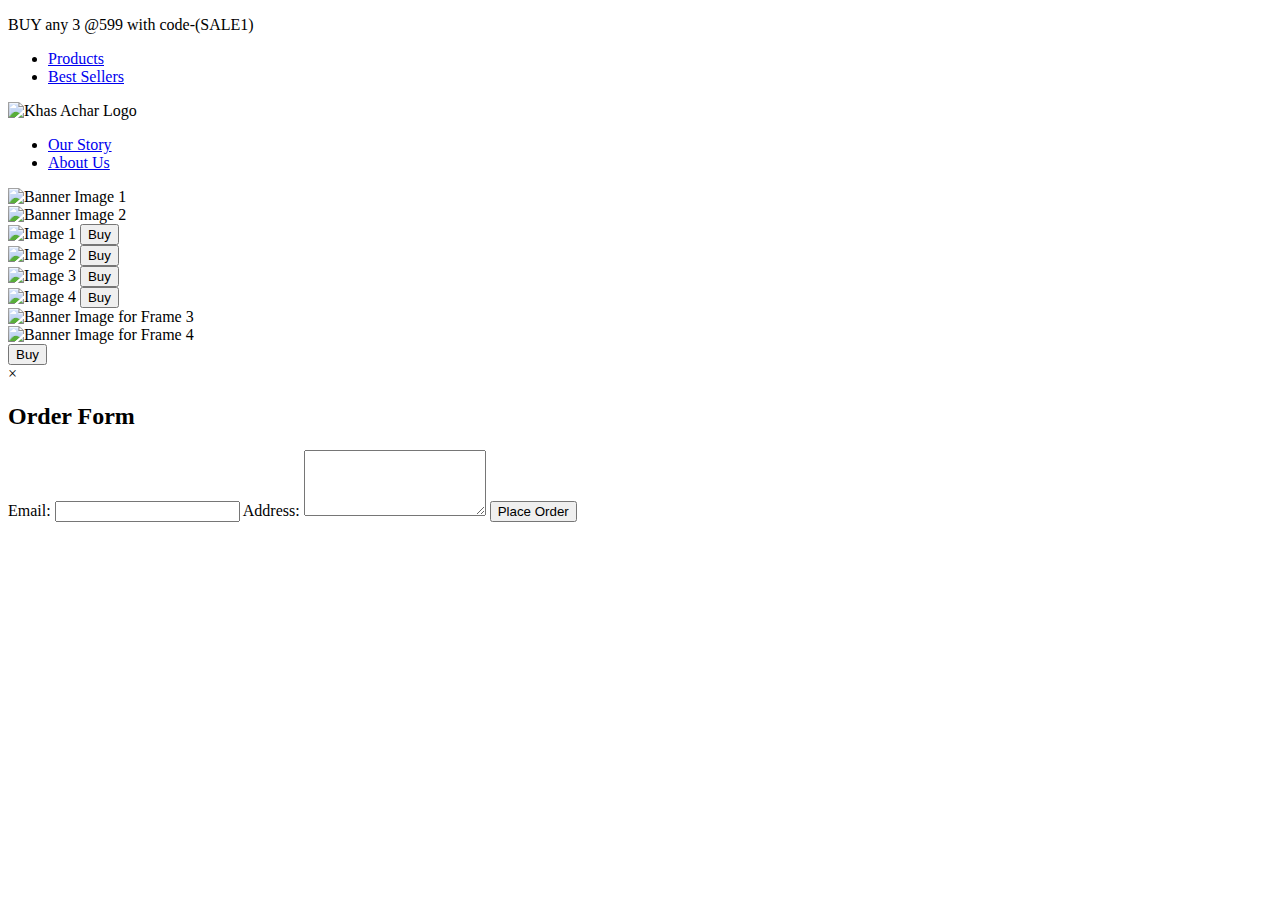
==== index.html @ 5c12f02f "added index.html" ====
<!DOCTYPE html>
<html lang="en">
<head>
    <meta charset="UTF-8">
    <meta name="viewport" content="width=device-width, initial-scale=1.0">
    <title>Khas Achar</title>
    <link href="https://fonts.googleapis.com/css2?family=Shantell+Sans:wght@400&display=swap" rel="stylesheet">
    <link rel="stylesheet" href="KhasAchar.css">
</head>
<body>

    <!-- Top Bar Section -->
    <div class="top-bar">
        <p>BUY any 3 @599 with code-(SALE1)</p>
    </div>

    <!-- Navigation Bar Section -->
    <nav class="navbar">
        <ul class="nav-links">
           
         <li><a href="products.html">Products</a></li>

           <li><a href="#second-frame">Best Sellers</a></li>
        </ul>
        <div class="logo">
            <img src="C:\Users\DELL\Downloads\project\LogoBg.png" alt="Khas Achar Logo">
        </div>
        <ul class="nav-links">
            <li><a href="#our-story">Our Story</a></li>
            <li><a href="about.html">About Us</a></li>
        </ul>
    </nav>

    <!-- Image Sections -->
    <div class="image-section section-1">
        <img src="C:\Users\DELL\Downloads\project\rip.png" alt="Banner Image 1">
    </div>
    <div class="image-section section-2">
        <img src="C:\Users\DELL\Downloads\project\100%.png" alt="Banner Image 2">
    </div>
    <!-- Frame 2 Image Section with Rectangles -->
<!-- Frame 2 Image Section -->
<div class="image-section frame-2" id="second-frame">
    <div class="rectangle">
        
        <img src="C:\Users\DELL\Downloads\project\Untitled design (3).png" alt="Image 1" class="rectangle-image">
  
 <button class="buy-button">Buy</button>
    </div>
    <div class="rectangle">
        
        <img src="C:\Users\DELL\Downloads\project\Untitled design (3).png" alt="Image 2" class="rectangle-image">
 <button class="buy-button">Buy</button>
    </div>
    <div class="rectangle">
        
        <img src="C:\Users\DELL\Downloads\project\Untitled design (3).png" alt="Image 3" class="rectangle-image">
 <button class="buy-button">Buy</button>
    </div>
    <div class="rectangle">
        
        <img src="C:\Users\DELL\Downloads\project\Untitled design (3).png" alt="Image 4" class="rectangle-image">
 <button class="buy-button">Buy</button>
    </div>
</div>


    <!-- Frame 3 Image Section -->
   <div class="image-section frame-3" id="our-story">
        <img src="C:\Users\DELL\Downloads\project\STORY.png" alt="Banner Image for Frame 3">
    </div>

    <!-- Frame 4 Image Section -->
    <div class="image-section frame-4">
        <img src="C:\Users\DELL\Downloads\project\Our Story.png" alt="Banner Image for Frame 4">
    </div>
<!-- Example Buy Button -->
<button class="buy-button">Buy</button>

<!-- Modal Form -->
<!-- Modal at the end of the body -->
<div id="buyFormModal" class="modal">
    <div class="modal-content">
        <span class="close">&times;</span>
        <h2>Order Form</h2>
        <form id="orderForm">
            <label for="email">Email:</label>
            <input type="email" id="email" name="email" required>

            <label for="address">Address:</label>
            <textarea id="address" name="address" rows="4" required></textarea>

            <button type="submit" class="button">Place Order</button>
        </form>
    </div>
</div>





<script src="C:\Users\DELL\Downloads\project\script (1).js"></script>

</body>
</html>
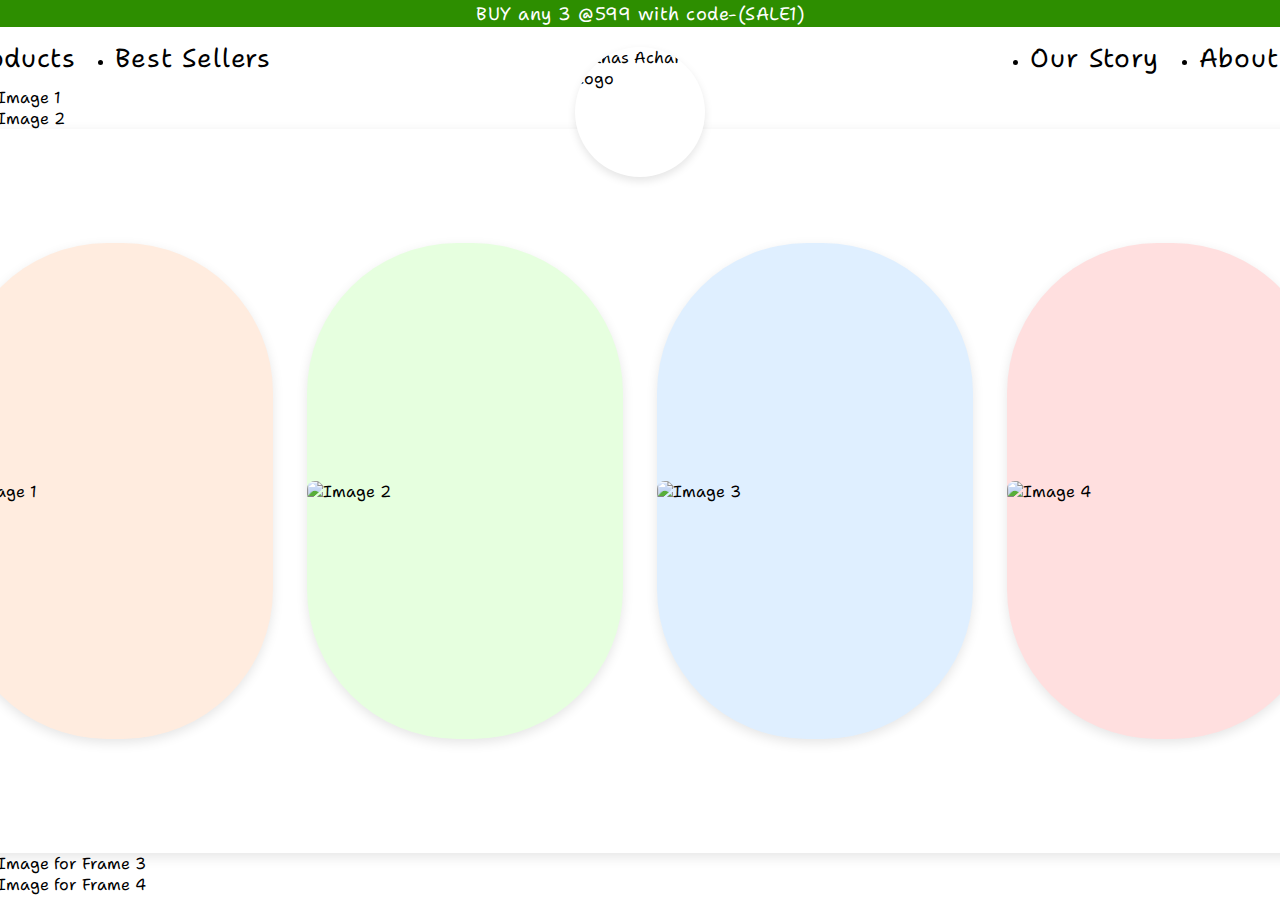
==== commit a7284226: "Update index.html" ====
--- a/index.html
+++ b/index.html
@@ -5,7 +5,7 @@
     <meta name="viewport" content="width=device-width, initial-scale=1.0">
     <title>Khas Achar</title>
     <link href="https://fonts.googleapis.com/css2?family=Shantell+Sans:wght@400&display=swap" rel="stylesheet">
-    <link rel="stylesheet" href="KhasAchar.css">
+    <link rel="stylesheet" href="index.css">
 </head>
 <body>
 
--- a/index.css
+++ b/index.css
@@ -0,0 +1,340 @@
+/* General Styles */
+* {
+    margin: 0;
+    padding: 0;
+    box-sizing: border-box;
+    font-family: 'Shantell Sans', sans-serif;
+}
+
+body {
+    display: flex;
+    flex-direction: column;
+    align-items: center;
+    background-color: #ffffff;
+    font-size: 16px;
+}
+
+/* Top Bar Section */
+.top-bar {
+    width: 1440px;
+    height: 27px;
+    background-color: #2D8E00;
+    display: flex;
+    justify-content: center;
+    align-items: center;
+}
+
+.top-bar p {
+    color: #ffffff;
+    font-size: 18px;
+    font-weight: 400;
+    letter-spacing: 0.5px;
+}
+
+/* Navigation Bar Section */
+.navbar {
+    width: 1440px;
+    height: 60px;
+    background-color: #ffffff;
+    display: flex;
+    align-items: center;
+    justify-content: space-between;
+    position: relative;
+    padding: 0 40px;
+}
+
+.nav-links {
+    display: flex;
+    gap: 40px;
+}
+
+.nav-links a {
+    font-size: 26px;
+    font-weight: 400;
+    color: #000000;
+    text-decoration: none;
+    letter-spacing: 0.8px;
+}
+
+/* Logo in Circle */
+.logo {
+    position: absolute;
+    top: 20px; /* Positioning to overlap half */
+    left: 50%;
+    transform: translateX(-50%);
+    width: 130px;
+    height: 130px;
+    background-color: #ffffff;
+    border-radius: 50%;
+    display: flex;
+    justify-content: center;
+    align-items: center;
+    overflow: hidden;
+    box-shadow: 0px 4px 8px rgba(0, 0, 0, 0.1); /* Soft shadow for effect */
+}
+
+.logo img {
+    width: 100%;
+    height: 100%;
+    object-fit: contain;
+}
+
+/* Image Sections */
+.image-section {
+    width: 1440px;
+    display: flex;
+    justify-content: center;
+}
+
+.image-section img {
+    width: 100%;
+    height: auto;
+    border-radius: 8px;
+  
+}
+
+/* Button Styling */
+.button {
+    background-color: #2D8E00;
+    color: red;
+    padding: 10px 20px;
+    border-radius: 5px;
+    font-size: 16px;
+    font-weight: bold;
+    transition: background-color 0.3s ease;
+    cursor: pointer;
+    text-align: center;
+    text-decoration: none;
+}
+
+.button:hover {
+    background-color: #249700; /* Slightly darker shade on hover */
+}
+
+/* Spacing Adjustments for Layout */
+.section-spacing {
+    margin: 20px 0;
+    padding: 20px 40px;
+}
+
+/* Frame 2 Style */
+.frame-2 {
+    display: flex;
+    justify-content: space-around;
+    align-items: center;
+    width: 1440px;
+    height: 724px;
+    padding: 20px;
+ box-shadow: 0px 4px 12px rgba(0, 0, 0, 0.1);
+}
+
+/* Rectangle Style */
+.rectangle {
+    position: relative;
+    width: 316px;
+    height: 496px;
+    border-radius: 150px;
+    background-color: #fddfdf; /* Light pastel color */
+    display: flex;
+    justify-content: center;
+    align-items: center;
+    overflow: hidden;
+    box-shadow: 0px 4px 12px rgba(0, 0, 0, 0.1);
+    transition: transform 0.3s ease;
+}
+
+/* Hover effect on rectangle */
+.rectangle:hover {
+    transform: translateY(-10px);
+}
+
+/* Different pastel colors for each rectangle */
+.rectangle:nth-child(1) {
+    background-color: #ffecdf; /* Light pastel peach */
+}
+
+.rectangle:nth-child(2) {
+    background-color: #e6ffdf; /* Light pastel green */
+}
+
+.rectangle:nth-child(3) {
+    background-color: #dfefff; /* Light pastel blue */
+}
+
+.rectangle:nth-child(4) {
+    background-color: #ffdfdf; /* Light pastel pink */
+}
+
+
+
+.left {
+    border-top-left-radius: 150px;
+    border-bottom-left-radius: 150px;
+    left: 0;
+}
+
+.right {
+    border-top-right-radius: 150px;
+    border-bottom-right-radius: 150px;
+    right: 0;
+}
+
+/* Image over the Rectangle */
+.rectangle-image {
+    position: absolute;
+    width: 400px;
+    height: 300px;
+    object-fit: cover;
+    z-index: 1;
+    transition: transform 0.3s ease;
+}
+
+
+
+/* Buy Button */
+.buy-button {
+    position: absolute;
+    bottom: 20px;
+    width: 150px;
+    padding: 10px;
+    font-size: 16px;
+    font-weight: bold;
+    background-color: #FF0000;
+    color: white;
+    border: none;
+    border-radius: 5px;
+    cursor: pointer;
+    opacity: 0;
+    transition: opacity 0.3s ease;
+}
+
+/* Show Buy button on hover */
+.rectangle:hover .buy-button {
+    opacity: 1;
+}
+/* Modal Container */
+.modal {
+    display: none; /* Hidden by default */
+    position: fixed;
+    z-index: 1000;
+    left: 0;
+    top: 0;
+    width: 100%;
+    height: 100%;
+    overflow: auto;
+    background-color: rgba(0, 0, 0, 0.5); /* Semi-transparent background */
+}
+.modal-content {
+    background-color: #fff;
+    margin: 10% auto;
+    padding: 20px;
+    width: 40%;
+    border-radius: 10px;
+    box-shadow: 0px 4px 12px rgba(0, 0, 0, 0.2);
+    text-align: center;
+}
+
+
+/* Close Button */
+.close {
+    float: right;
+    font-size: 24px;
+    font-weight: bold;
+    cursor: pointer;
+}
+
+/* Form Styling */
+form label {
+    display: block;
+    margin: 10px 0 5px;
+    font-weight: bold;
+}
+
+form input,
+form textarea {
+    width: 100%;
+    padding: 10px;
+    margin-bottom: 15px;
+    border: 1px solid #ccc;
+    border-radius: 5px;
+}
+
+form .button {
+    background-color: #2D8E00;
+    color: white;
+    padding: 10px 20px;
+    border: none;
+    border-radius: 5px;
+    font-size: 16px;
+    cursor: pointer;
+    transition: background-color 0.3s ease;
+}
+
+form .button:hover {
+    background-color: #249700;
+}
+.modal {
+    display: none; /* Ensure it's initially hidden */
+}
+
+.modal.show {
+    display: block; /* Class to show the form */
+}
+
+/* Mobile View */
+@media (max-width: 768px) {
+    .top-bar {
+        font-size: 14px;
+        padding: 10px;
+    }
+
+    .navbar {
+        flex-direction: column; /* Stack items vertically */
+        height: auto;
+    }
+
+    .nav-links {
+        flex-direction: column;
+        gap: 20px;
+        align-items: center;
+    }
+
+    .logo {
+        width: 120px; /* Adjust logo size */
+        height: 120px;
+    }
+}
+/* For mobile devices */
+@media (max-width: 480px) {
+    .frame-2 {
+        flex-direction: column;
+        gap: 20px;
+        padding: 10px;
+    }
+
+    .rectangle {
+        width: 100%;
+        max-width: 300px;
+        margin: 0 auto;
+    }
+
+    .rectangle img {
+        width: 100%;
+        height: auto;
+    }
+
+    .buy-button {
+        width: 100%;
+        padding: 15px;
+        font-size: 14px;
+    }
+}
+@media (max-width: 768px) {
+    .image-section img {
+        width: 100%;
+        height: auto;
+        border-radius: 0;
+    }
+}
+
+
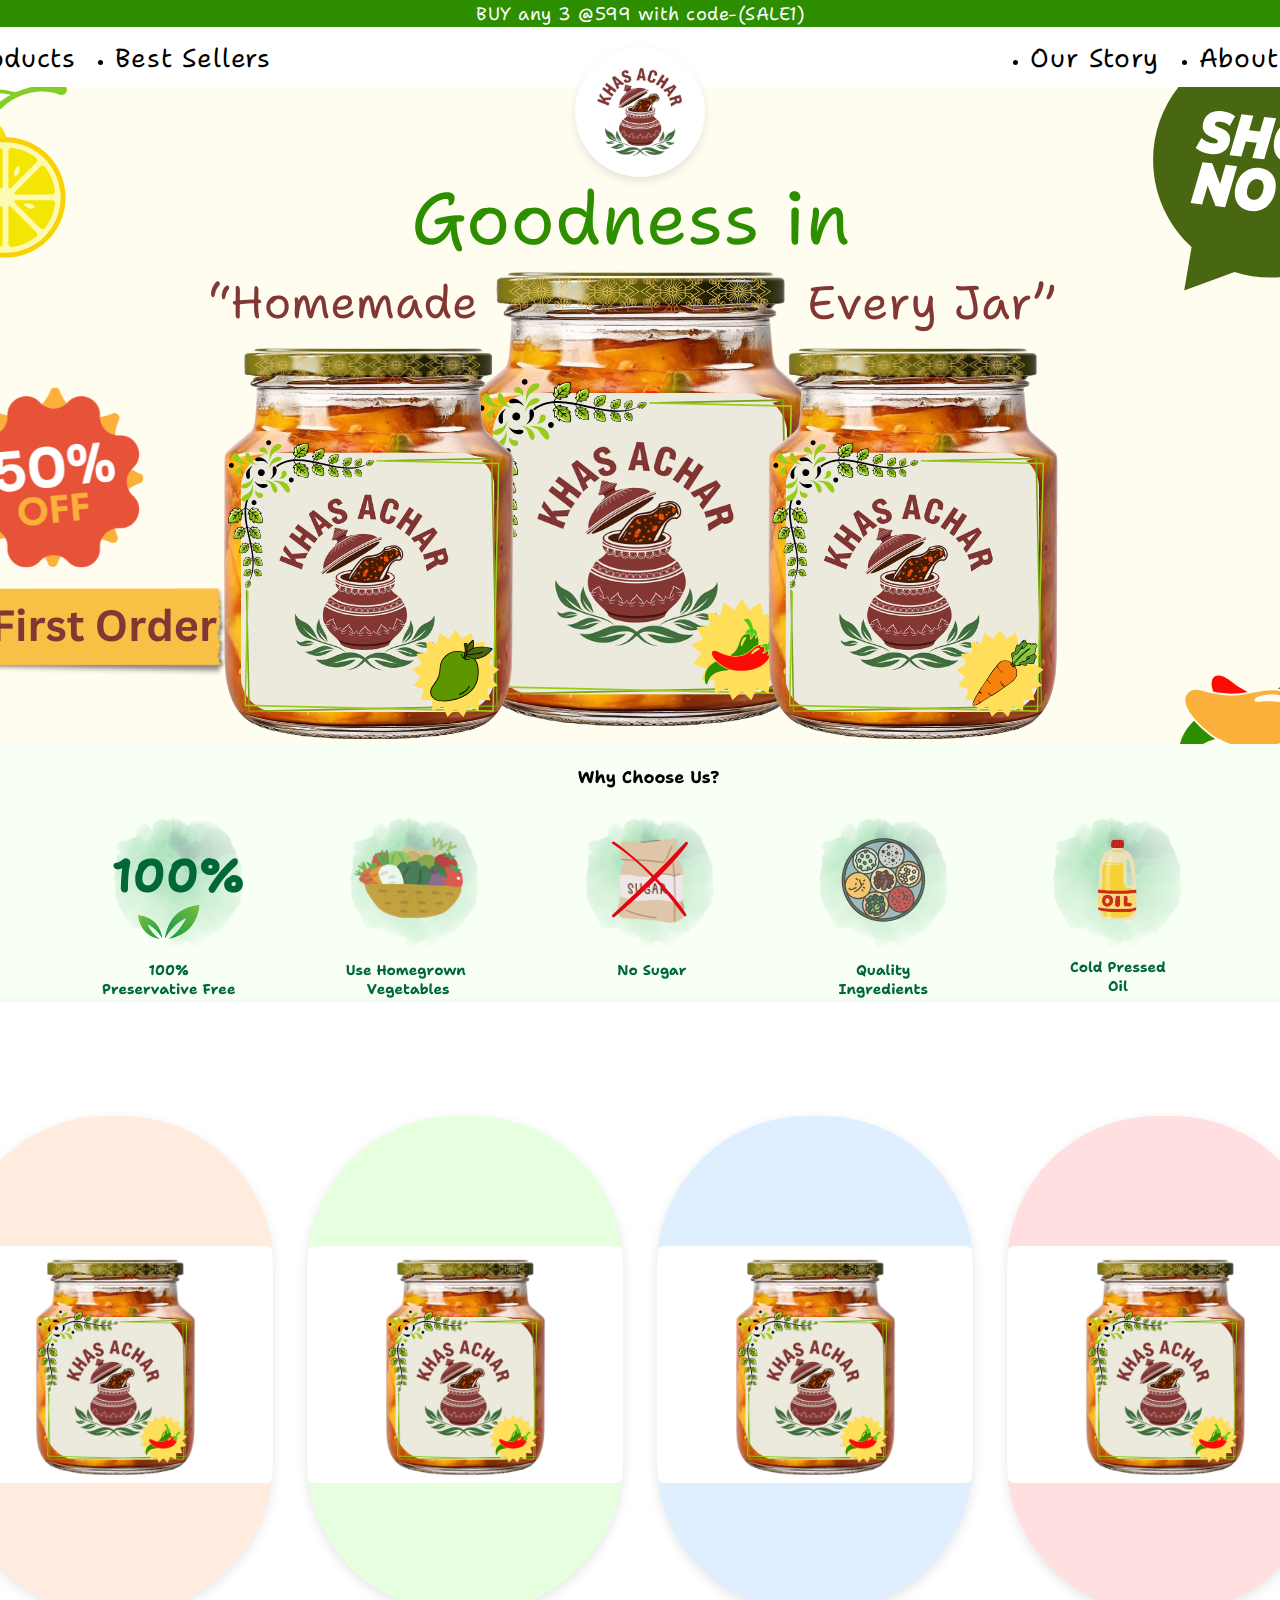
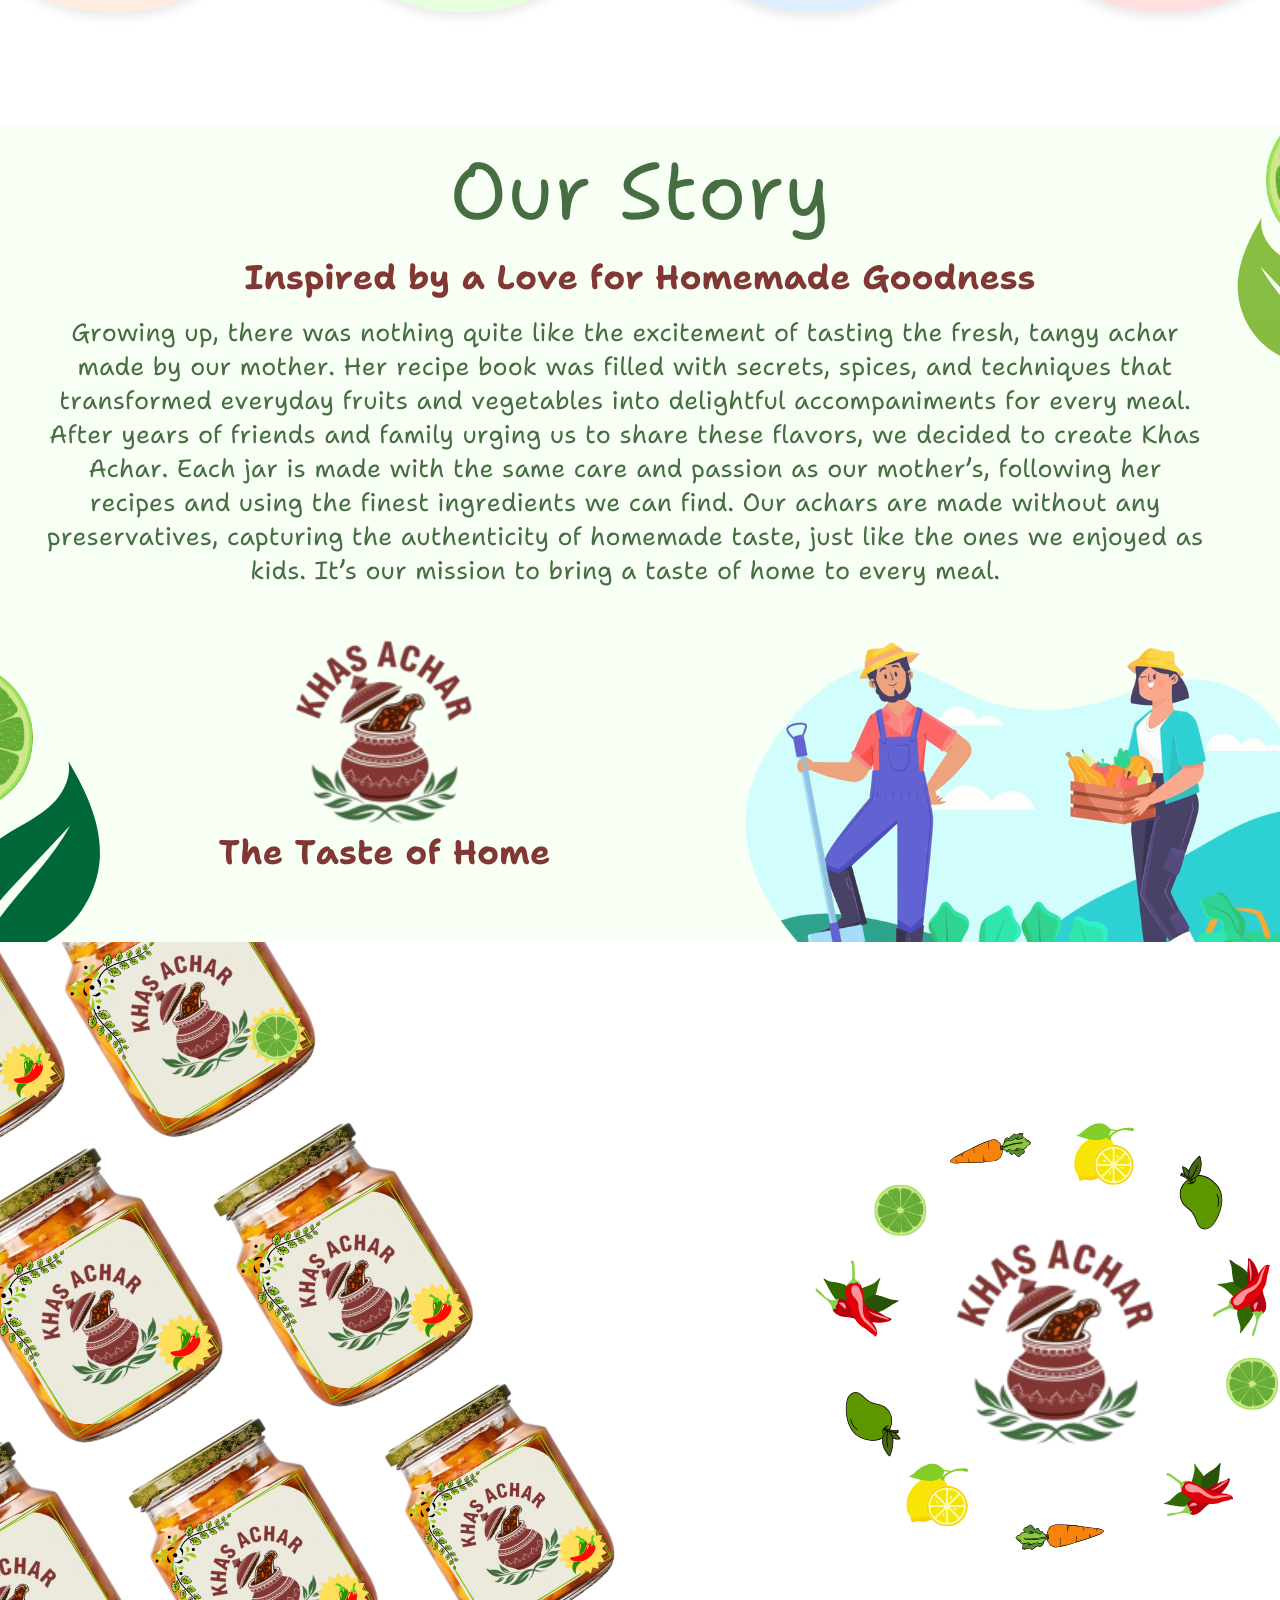
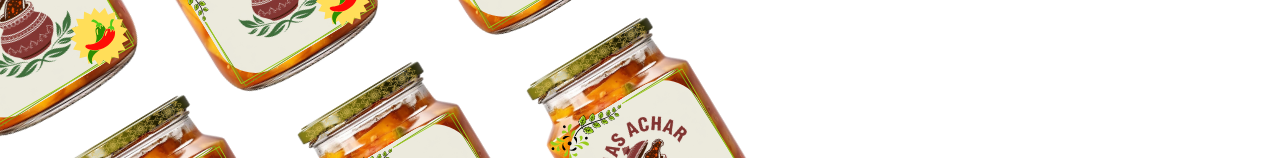
==== commit 5422bb5f: "Update index.html" ====
--- a/index.html
+++ b/index.html
@@ -23,7 +23,7 @@
            <li><a href="#second-frame">Best Sellers</a></li>
         </ul>
         <div class="logo">
-            <img src="C:\Users\DELL\Downloads\project\LogoBg.png" alt="Khas Achar Logo">
+            <img src="LogoBg.png" alt="Khas Achar Logo">
         </div>
         <ul class="nav-links">
             <li><a href="#our-story">Our Story</a></li>
@@ -33,33 +33,33 @@
 
     <!-- Image Sections -->
     <div class="image-section section-1">
-        <img src="C:\Users\DELL\Downloads\project\rip.png" alt="Banner Image 1">
+        <img src="rip.png" alt="Banner Image 1">
     </div>
     <div class="image-section section-2">
-        <img src="C:\Users\DELL\Downloads\project\100%.png" alt="Banner Image 2">
+        <img src="100%.png" alt="Banner Image 2">
     </div>
     <!-- Frame 2 Image Section with Rectangles -->
 <!-- Frame 2 Image Section -->
 <div class="image-section frame-2" id="second-frame">
     <div class="rectangle">
         
-        <img src="C:\Users\DELL\Downloads\project\Untitled design (3).png" alt="Image 1" class="rectangle-image">
+        <img src="Untitled design (3).png" alt="Image 1" class="rectangle-image">
   
  <button class="buy-button">Buy</button>
     </div>
     <div class="rectangle">
         
-        <img src="C:\Users\DELL\Downloads\project\Untitled design (3).png" alt="Image 2" class="rectangle-image">
+        <img src="Untitled design (3).png" alt="Image 2" class="rectangle-image">
  <button class="buy-button">Buy</button>
     </div>
     <div class="rectangle">
         
-        <img src="C:\Users\DELL\Downloads\project\Untitled design (3).png" alt="Image 3" class="rectangle-image">
+        <img src="Untitled design (3).png" alt="Image 3" class="rectangle-image">
  <button class="buy-button">Buy</button>
     </div>
     <div class="rectangle">
         
-        <img src="C:\Users\DELL\Downloads\project\Untitled design (3).png" alt="Image 4" class="rectangle-image">
+        <img src="Untitled design (3).png" alt="Image 4" class="rectangle-image">
  <button class="buy-button">Buy</button>
     </div>
 </div>
@@ -67,12 +67,12 @@
 
     <!-- Frame 3 Image Section -->
    <div class="image-section frame-3" id="our-story">
-        <img src="C:\Users\DELL\Downloads\project\STORY.png" alt="Banner Image for Frame 3">
+        <img src="STORY.png" alt="Banner Image for Frame 3">
     </div>
 
     <!-- Frame 4 Image Section -->
     <div class="image-section frame-4">
-        <img src="C:\Users\DELL\Downloads\project\Our Story.png" alt="Banner Image for Frame 4">
+        <img src="Our Story.png" alt="Banner Image for Frame 4">
     </div>
 <!-- Example Buy Button -->
 <button class="buy-button">Buy</button>
@@ -94,6 +94,10 @@
         </form>
     </div>
 </div>
+<script src="script (1).js"></script>
+
+</body>
+</html>
 
 
 
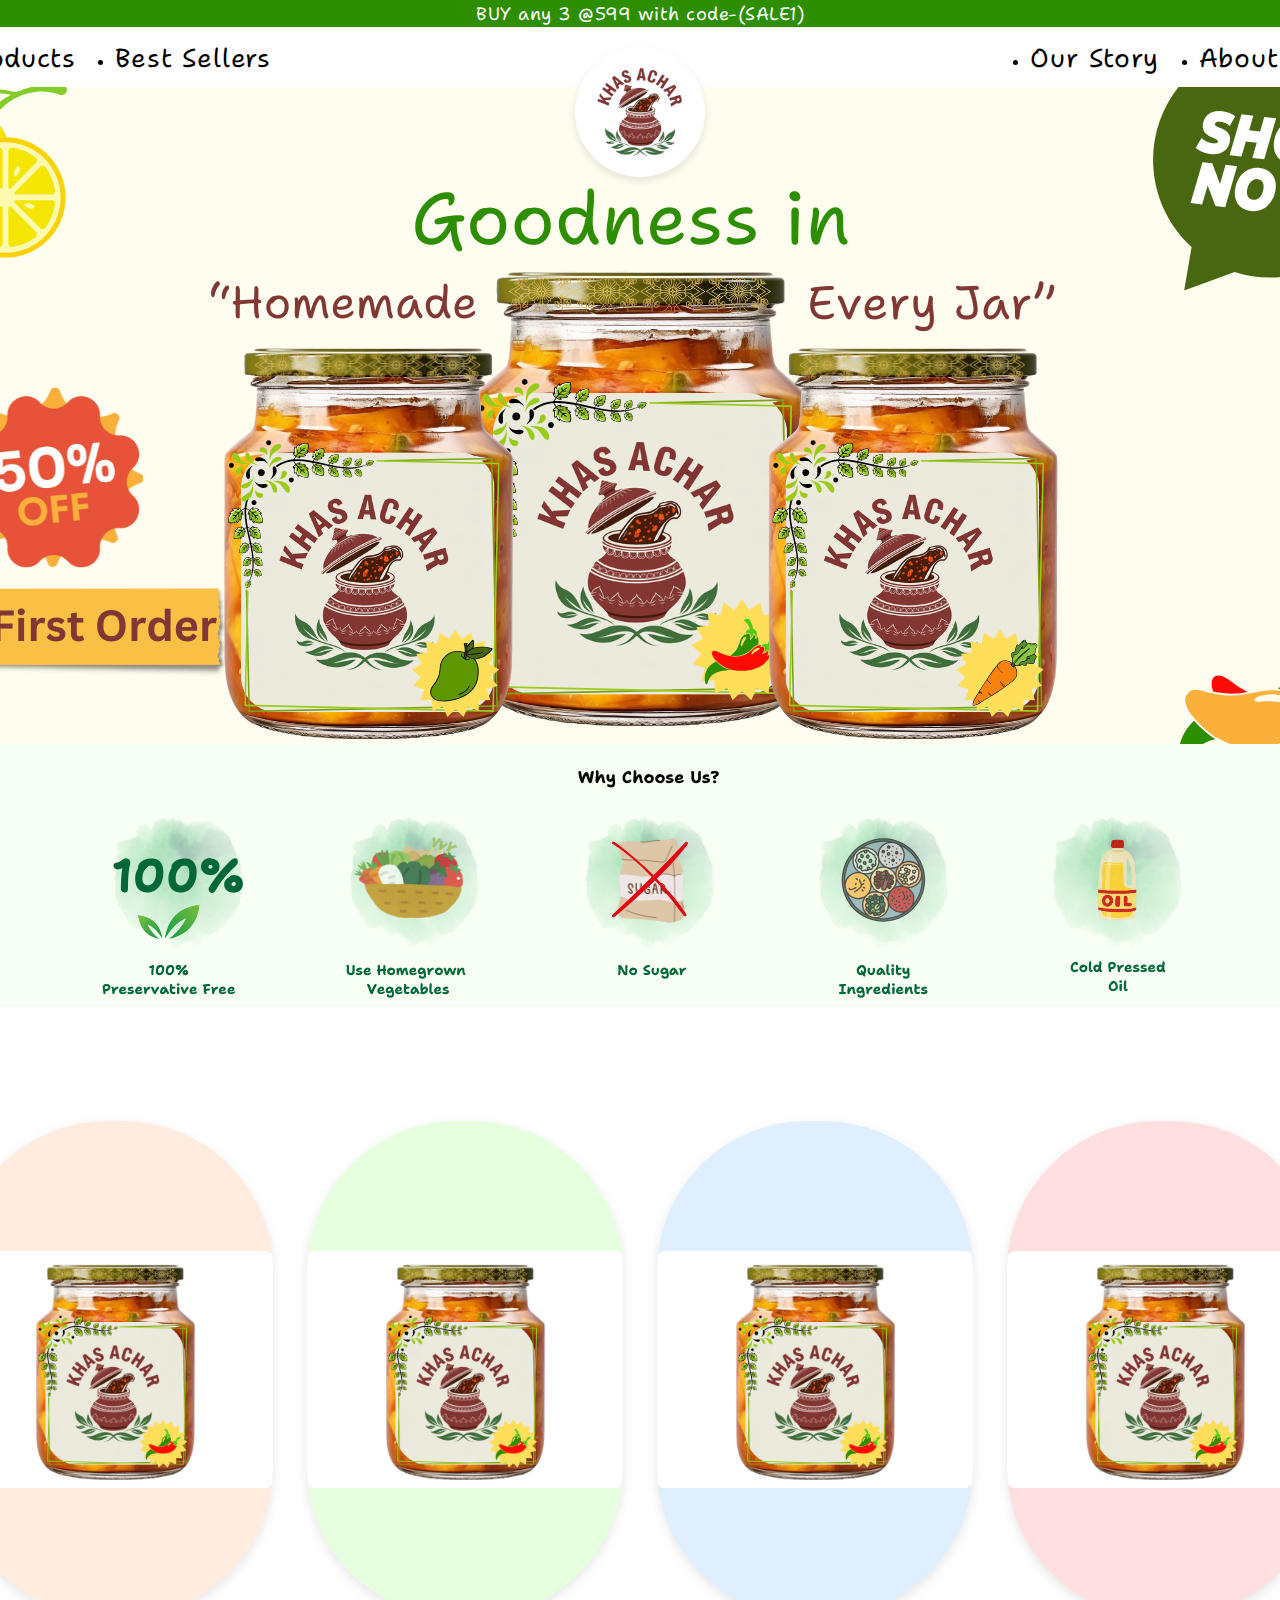
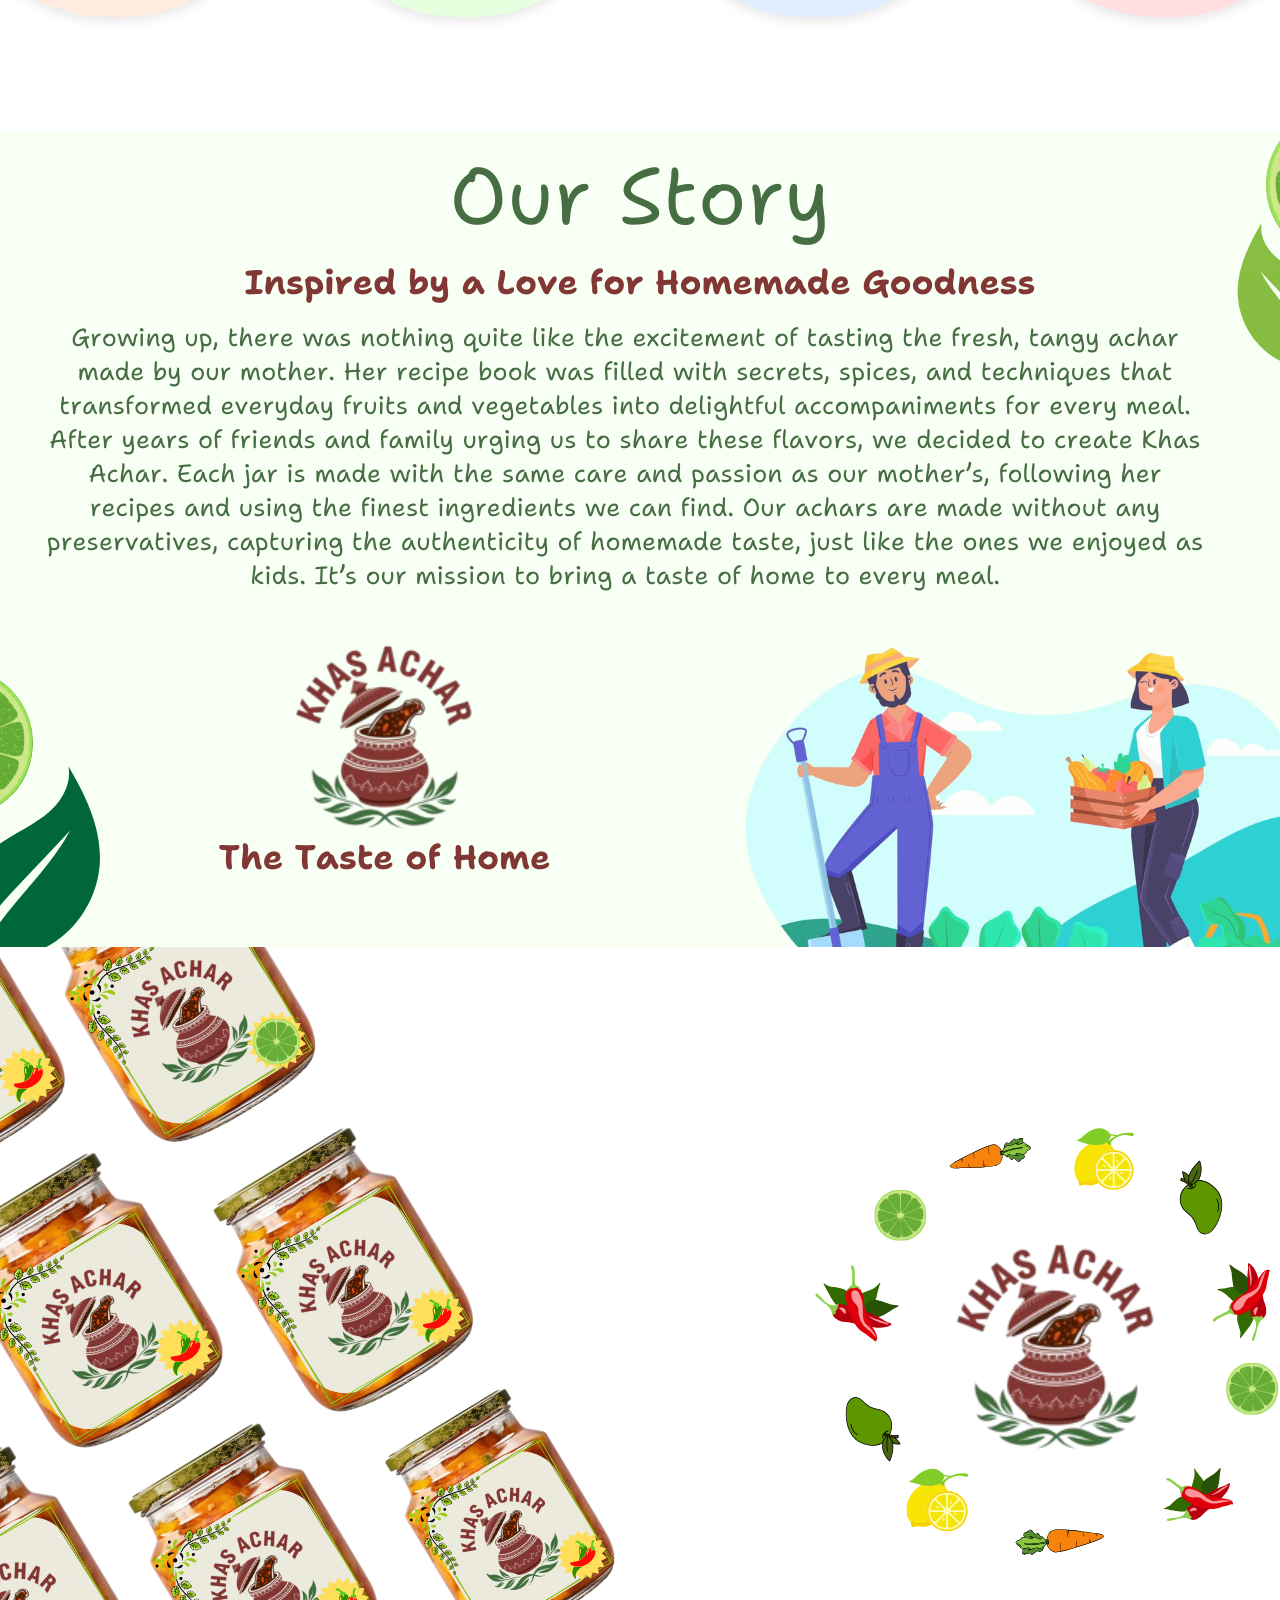
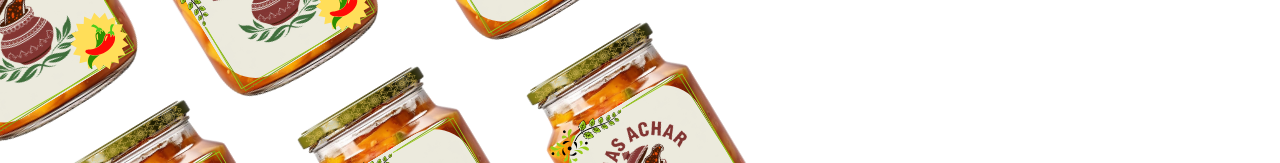
==== commit b98cbcaa: "Update index.html" ====
--- a/index.html
+++ b/index.html
@@ -35,7 +35,7 @@
     <div class="image-section section-1">
         <img src="rip.png" alt="Banner Image 1">
     </div>
-    <div class="image-section section-2">
+    <div >
         <img src="100%.png" alt="Banner Image 2">
     </div>
     <!-- Frame 2 Image Section with Rectangles -->
